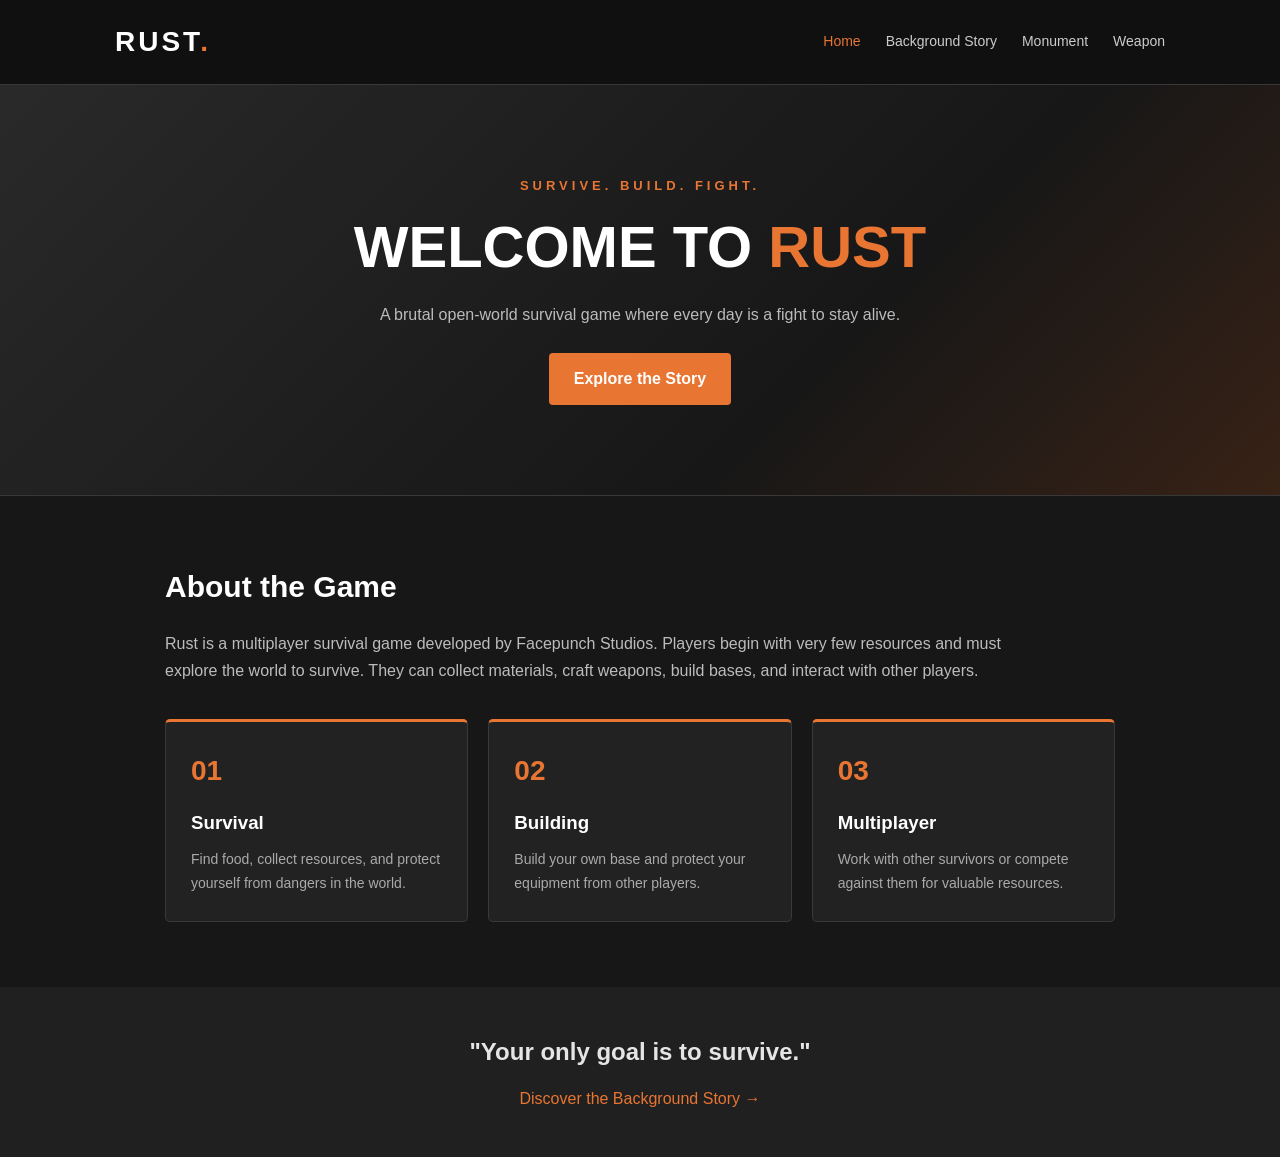
==== index.html @ 501ede53 "Rename Index.html to index.html" ====
<!DOCTYPE html>
<html>
      <head>
	<link rel="stylesheet" type="text/css" href="style.css">
	    <title>Rust | Survival Game</title>
      </head>
      <body>
         <header>
        <nav class="navbar">
            <a href="Index.html" class="logo">RUST<span>.</span></a>
            <div class="nav-links">
                <a href="Index.html" class="active">Home</a>
                <a href="Background Story.html">Background Story</a>
                <a href="Monument.html">Monument</a>
                <a href="Weapon.html">Weapon</a>
            </div>
        </nav>
    </header>

    <main>
        <section class="hero">
            <p class="subtitle">SURVIVE. BUILD. FIGHT.</p>
            <h1>WELCOME TO <span>RUST</span></h1>
            <p class="hero-text">
                A brutal open-world survival game where every day
                is a fight to stay alive.
            </p>
            <a href="Background Story.html" class="btn">Explore the Story</a>
        </section>

        <section class="content">
            <h2>About the Game</h2>
            <p>
                Rust is a multiplayer survival game developed by
                Facepunch Studios. Players begin with very few
                resources and must explore the world to survive.
                They can collect materials, craft weapons, build
                bases, and interact with other players.
            </p>

            <div class="card-container">
                <div class="card">
                    <div class="card-icon">01</div>
                    <h3>Survival</h3>
                    <p>
                        Find food, collect resources, and protect
                        yourself from dangers in the world.
                    </p>
                </div>

                <div class="card">
                    <div class="card-icon">02</div>
                    <h3>Building</h3>
                    <p>
                        Build your own base and protect your
                        equipment from other players.
                    </p>
                </div>

                <div class="card">
                    <div class="card-icon">03</div>
                    <h3>Multiplayer</h3>
                    <p>
                        Work with other survivors or compete
                        against them for valuable resources.
                    </p>
                </div>
            </div>
        </section>

        <section class="quote">
            <p>"Your only goal is to survive."</p>
            <a href="Background Story.html" class="text-link">
                Discover the Background Story →
            </a>
        </section>
    </main>

      </body>
</html>
---- style.css ----
/* General Setting */
* {
    margin: 0;
    padding: 0;
    box-sizing: border-box;
}

body {
    background-color: #171717;
    color: #e5e5e5;
    font-family: Arial, Helvetica, sans-serif;
    line-height: 1.7;
}

/* Nav */
header {
    background-color: #101010;
    border-bottom: 1px solid #383838;
}

.navbar {
    max-width: 1100px;
    margin: auto;
    padding: 18px 25px;
    display: flex;
    justify-content: space-between;
    align-items: center;
}

.logo {
    color: white;
    font-size: 28px;
    font-weight: bold;
    text-decoration: none;
    letter-spacing: 3px;
}

.logo span,
h1 span {
    color: #e87532;
}

.nav-links {
    display: flex;
    gap: 25px;
}

.nav-links a {
    color: #cccccc;
    text-decoration: none;
    font-size: 14px;
    transition: color 0.3s;
}

.nav-links a:hover,
.nav-links a.active {
    color: #e87532;
}

/* HomeHero */
.hero,
.story-hero {
    min-height: 400px;
    padding: 90px 20px;
    text-align: center;
    display: flex;
    flex-direction: column;
    justify-content: center;
    align-items: center;
    background:
        linear-gradient(135deg, #292929, #171717 65%, #382216);
    border-bottom: 1px solid #383838;
}

.subtitle {
    color: #e87532;
    font-size: 13px;
    font-weight: bold;
    letter-spacing: 4px;
    margin-bottom: 15px;
}

h1 {
    color: white;
    font-size: clamp(34px, 6vw, 58px);
    line-height: 1.2;
    margin-bottom: 20px;
}

.hero-text,
.story-hero p:last-child {
    max-width: 600px;
    color: #bbbbbb;
    margin-bottom: 25px;
}

/* Buttons */
.btn {
    display: inline-block;
    background-color: #e87532;
    color: white;
    padding: 12px 25px;
    text-decoration: none;
    font-weight: bold;
    border-radius: 4px;
    transition: background-color 0.3s;
}

.btn:hover {
    background-color: #c75b20;
}

/* Main Content */
.content {
    max-width: 1000px;
    margin: auto;
    padding: 65px 25px;
}

.content h2 {
    color: white;
    font-size: 30px;
    margin-bottom: 18px;
}

.content > p {
    color: #bcbcbc;
    max-width: 850px;
    margin-bottom: 35px;
}

/* Feature Cards */
.card-container {
    display: grid;
    grid-template-columns: repeat(3, 1fr);
    gap: 20px;
    margin-top: 35px;
}

.card {
    background-color: #222222;
    border: 1px solid #393939;
    border-top: 3px solid #e87532;
    padding: 25px;
    border-radius: 5px;
    transition: transform 0.3s;
}

.card:hover {
    transform: translateY(-5px);
}

.card-icon {
    color: #e87532;
    font-size: 28px;
    font-weight: bold;
    margin-bottom: 12px;
}

.card h3 {
    color: white;
    margin-bottom: 10px;
}

.card p {
    color: #aaaaaa;
    font-size: 14px;
}

/* Quote Section */
.quote {
    text-align: center;
    background-color: #202020;
    padding: 45px 20px;
}

.quote p {
    font-size: 24px;
    font-weight: bold;
    margin-bottom: 12px;
}

.text-link {
    color: #e87532;
    text-decoration: none;
}

.text-link:hover {
    text-decoration: underline;
}

/* Story Page */
.story-hero {
    min-height: 320px;
}

.story-content h2 {
    margin-bottom: 25px;
}

.story-section {
    background-color: #222222;
    border-left: 3px solid #e87532;
    padding: 22px 25px;
    margin-bottom: 20px;
    border-radius: 0 5px 5px 0;
}

.story-section h3 {
    color: #e87532;
    margin-bottom: 10px;
}

.story-section p {
    color: #c2c2c2;
}

.story-ending {
    text-align: center;
    padding: 45px 20px;
    margin-top: 40px;
    background: #29211c;
    border: 1px solid #493326;
    border-radius: 5px;
}

.story-ending p {
    color: #bbbbbb;
    margin-bottom: 25px;
}
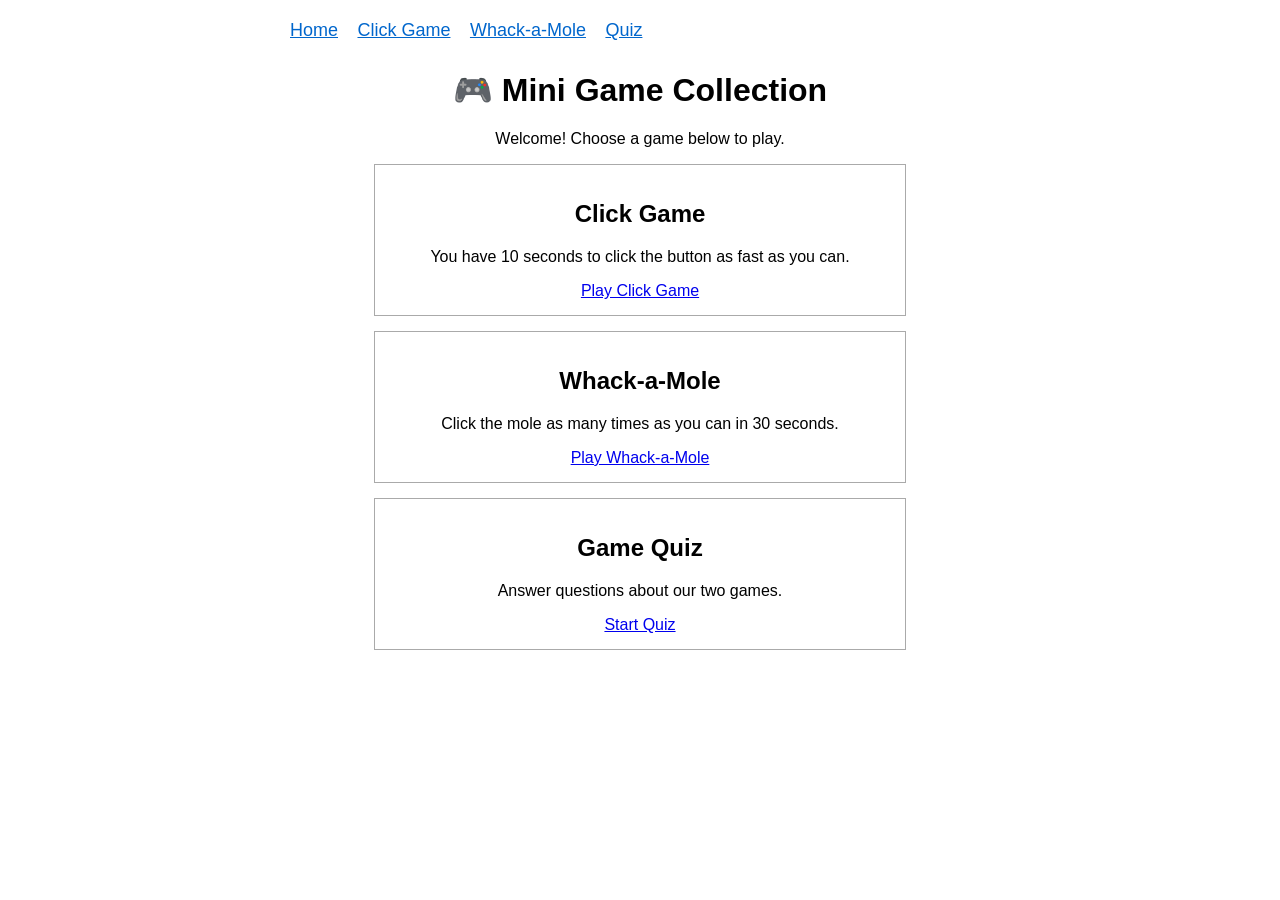
==== commit e74cce4c: "Add files via upload" ====
--- a/index.html
+++ b/index.html
@@ -1,80 +1,36 @@
-<!DOCTYPE html>
-<html>
-      <head>
-	<link rel="stylesheet" type="text/css" href="style.css">
-	    <title>Rust | Survival Game</title>
-      </head>
-      <body>
-         <header>
-        <nav class="navbar">
-            <a href="Index.html" class="logo">RUST<span>.</span></a>
-            <div class="nav-links">
-                <a href="Index.html" class="active">Home</a>
-                <a href="Background Story.html">Background Story</a>
-                <a href="Monument.html">Monument</a>
-                <a href="Weapon.html">Weapon</a>
-            </div>
-        </nav>
-    </header>
-
-    <main>
-        <section class="hero">
-            <p class="subtitle">SURVIVE. BUILD. FIGHT.</p>
-            <h1>WELCOME TO <span>RUST</span></h1>
-            <p class="hero-text">
-                A brutal open-world survival game where every day
-                is a fight to stay alive.
-            </p>
-            <a href="Background Story.html" class="btn">Explore the Story</a>
-        </section>
-
-        <section class="content">
-            <h2>About the Game</h2>
-            <p>
-                Rust is a multiplayer survival game developed by
-                Facepunch Studios. Players begin with very few
-                resources and must explore the world to survive.
-                They can collect materials, craft weapons, build
-                bases, and interact with other players.
-            </p>
-
-            <div class="card-container">
-                <div class="card">
-                    <div class="card-icon">01</div>
-                    <h3>Survival</h3>
-                    <p>
-                        Find food, collect resources, and protect
-                        yourself from dangers in the world.
-                    </p>
-                </div>
-
-                <div class="card">
-                    <div class="card-icon">02</div>
-                    <h3>Building</h3>
-                    <p>
-                        Build your own base and protect your
-                        equipment from other players.
-                    </p>
-                </div>
-
-                <div class="card">
-                    <div class="card-icon">03</div>
-                    <h3>Multiplayer</h3>
-                    <p>
-                        Work with other survivors or compete
-                        against them for valuable resources.
-                    </p>
-                </div>
-            </div>
-        </section>
-
-        <section class="quote">
-            <p>"Your only goal is to survive."</p>
-            <a href="Background Story.html" class="text-link">
-                Discover the Background Story →
-            </a>
-        </section>
-    </main>
-
-      </body>
-</html>
+<!DOCTYPE html>
+<html lang="en">
+<head>
+    <meta charset="UTF-8">
+    <meta name="viewport" content="width=device-width, initial-scale=1.0">
+    <title>Mini Game Collection</title>
+    <link rel="stylesheet" href="style.css">
+</head>
+<body>
+<nav>
+    <a href="index.html">Home</a>
+    <a href="game1.html">Click Game</a>
+    <a href="game2.html">Whack-a-Mole</a>
+    <a href="quiz.html">Quiz</a>
+</nav>
+<div class="container">
+    <h1>🎮 Mini Game Collection</h1>
+    <p>Welcome! Choose a game below to play.</p>
+    <div class="card">
+        <h2>Click Game</h2>
+        <p>You have 10 seconds to click the button as fast as you can.</p>
+        <a href="game1.html">Play Click Game</a>
+    </div>
+    <div class="card">
+        <h2>Whack-a-Mole</h2>
+        <p>Click the mole as many times as you can in 30 seconds.</p>
+        <a href="game2.html">Play Whack-a-Mole</a>
+    </div>
+    <div class="card">
+        <h2>Game Quiz</h2>
+        <p>Answer questions about our two games.</p>
+        <a href="quiz.html">Start Quiz</a>
+    </div>
+</div>
+</body>
+</html>
--- a/style.css
+++ b/style.css
@@ -1,231 +1,47 @@
-
-/* General Setting */
-* {
-    margin: 0;
-    padding: 0;
-    box-sizing: border-box;
-}
-
-body {
-    background-color: #171717;
-    color: #e5e5e5;
-    font-family: Arial, Helvetica, sans-serif;
-    line-height: 1.7;
-}
-
-/* Nav */
-header {
-    background-color: #101010;
-    border-bottom: 1px solid #383838;
-}
-
-.navbar {
-    max-width: 1100px;
-    margin: auto;
-    padding: 18px 25px;
-    display: flex;
-    justify-content: space-between;
-    align-items: center;
-}
-
-.logo {
-    color: white;
-    font-size: 28px;
-    font-weight: bold;
-    text-decoration: none;
-    letter-spacing: 3px;
-}
-
-.logo span,
-h1 span {
-    color: #e87532;
-}
-
-.nav-links {
-    display: flex;
-    gap: 25px;
-}
-
-.nav-links a {
-    color: #cccccc;
-    text-decoration: none;
-    font-size: 14px;
-    transition: color 0.3s;
-}
-
-.nav-links a:hover,
-.nav-links a.active {
-    color: #e87532;
-}
-
-/* HomeHero */
-.hero,
-.story-hero {
-    min-height: 400px;
-    padding: 90px 20px;
-    text-align: center;
-    display: flex;
-    flex-direction: column;
-    justify-content: center;
-    align-items: center;
-    background:
-        linear-gradient(135deg, #292929, #171717 65%, #382216);
-    border-bottom: 1px solid #383838;
-}
-
-.subtitle {
-    color: #e87532;
-    font-size: 13px;
-    font-weight: bold;
-    letter-spacing: 4px;
-    margin-bottom: 15px;
-}
-
-h1 {
-    color: white;
-    font-size: clamp(34px, 6vw, 58px);
-    line-height: 1.2;
-    margin-bottom: 20px;
-}
-
-.hero-text,
-.story-hero p:last-child {
-    max-width: 600px;
-    color: #bbbbbb;
-    margin-bottom: 25px;
-}
-
-/* Buttons */
-.btn {
-    display: inline-block;
-    background-color: #e87532;
-    color: white;
-    padding: 12px 25px;
-    text-decoration: none;
-    font-weight: bold;
-    border-radius: 4px;
-    transition: background-color 0.3s;
-}
-
-.btn:hover {
-    background-color: #c75b20;
-}
-
-/* Main Content */
-.content {
-    max-width: 1000px;
-    margin: auto;
-    padding: 65px 25px;
-}
-
-.content h2 {
-    color: white;
-    font-size: 30px;
-    margin-bottom: 18px;
-}
-
-.content > p {
-    color: #bcbcbc;
-    max-width: 850px;
-    margin-bottom: 35px;
-}
-
-/* Feature Cards */
-.card-container {
-    display: grid;
-    grid-template-columns: repeat(3, 1fr);
-    gap: 20px;
-    margin-top: 35px;
-}
-
-.card {
-    background-color: #222222;
-    border: 1px solid #393939;
-    border-top: 3px solid #e87532;
-    padding: 25px;
-    border-radius: 5px;
-    transition: transform 0.3s;
-}
-
-.card:hover {
-    transform: translateY(-5px);
-}
-
-.card-icon {
-    color: #e87532;
-    font-size: 28px;
-    font-weight: bold;
-    margin-bottom: 12px;
-}
-
-.card h3 {
-    color: white;
-    margin-bottom: 10px;
-}
-
-.card p {
-    color: #aaaaaa;
-    font-size: 14px;
-}
-
-/* Quote Section */
-.quote {
-    text-align: center;
-    background-color: #202020;
-    padding: 45px 20px;
-}
-
-.quote p {
-    font-size: 24px;
-    font-weight: bold;
-    margin-bottom: 12px;
-}
-
-.text-link {
-    color: #e87532;
-    text-decoration: none;
-}
-
-.text-link:hover {
-    text-decoration: underline;
-}
-
-/* Story Page */
-.story-hero {
-    min-height: 320px;
-}
-
-.story-content h2 {
-    margin-bottom: 25px;
-}
-
-.story-section {
-    background-color: #222222;
-    border-left: 3px solid #e87532;
-    padding: 22px 25px;
-    margin-bottom: 20px;
-    border-radius: 0 5px 5px 0;
-}
-
-.story-section h3 {
-    color: #e87532;
-    margin-bottom: 10px;
-}
-
-.story-section p {
-    color: #c2c2c2;
-}
-
-.story-ending {
-    text-align: center;
-    padding: 45px 20px;
-    margin-top: 40px;
-    background: #29211c;
-    border: 1px solid #493326;
-    border-radius: 5px;
-}
-
-.story-ending p {
-    color: #bbbbbb;
-    margin-bottom: 25px;
-}+body {
+    font-family: Arial, sans-serif;
+    max-width: 700px;
+    margin: 0 auto;
+    padding: 20px;
+}
+
+nav {
+    margin-bottom: 30px;
+}
+
+nav a {
+    margin-right: 15px;
+    font-size: 18px;
+    color: #0066cc;
+}
+
+.container {
+    text-align: center;
+}
+
+.card {
+    border: 1px solid #aaa;
+    padding: 15px;
+    margin: 15px auto;
+    max-width: 500px;
+}
+
+#gamearea {
+    position: relative;
+    width: 600px;
+    height: 400px;
+    border: 2px solid black;
+    margin: 0 auto;
+}
+
+#mole {
+    position: absolute;
+    width: 80px;
+    height: 80px;
+    display: none;
+    cursor: pointer;
+}
+
+.gamecontrols {
+    text-align: center;
+}
